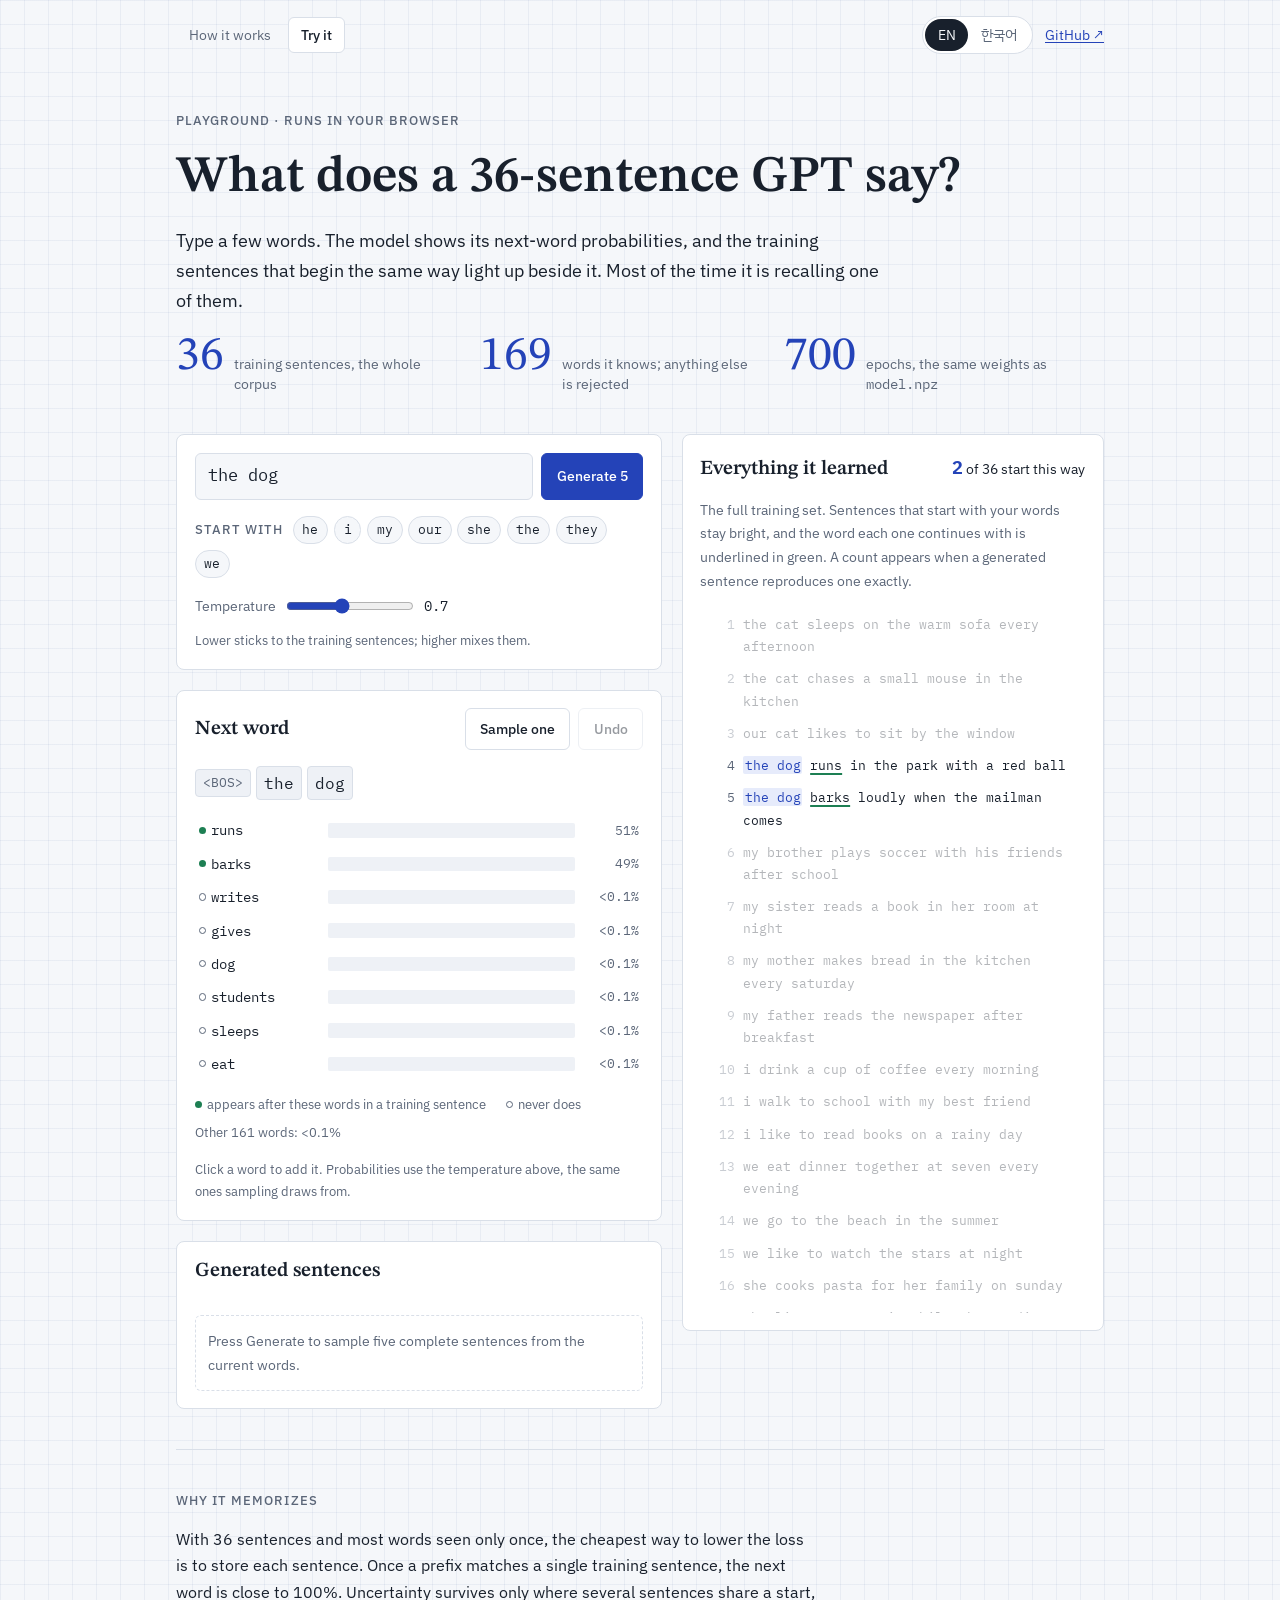
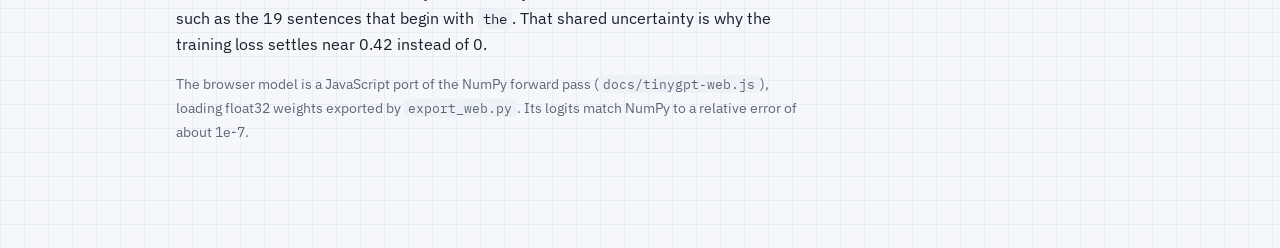
==== docs/demo.html @ ae6eefe3 "Add Korean README, visual guide and in-browser demo - README.ko.md: Korean translation; language lin" ====
<!doctype html>
<html lang="en">
<head>
<meta charset="utf-8">
<meta name="viewport" content="width=device-width, initial-scale=1, viewport-fit=cover">
<title>TinyGPT Playground</title>
<link rel="preconnect" href="https://fonts.googleapis.com">
<link rel="preconnect" href="https://fonts.gstatic.com" crossorigin>
<link rel="stylesheet" href="https://fonts.googleapis.com/css2?family=STIX+Two+Text:ital,wght@0,400;0,600;1,400&family=IBM+Plex+Sans:wght@400;500;600&family=IBM+Plex+Sans+KR:wght@400;500;600&family=IBM+Plex+Mono:wght@400;500&display=swap">
<link rel="stylesheet" href="style.css">
<style>
/* Layout: prompt + next-word bars on the left, the 36 training sentences on the right, so every prediction sits next to what it was learned from. */
.demo-hero { padding-block: 2.5rem 1.5rem; display: grid; gap: 1rem; }
.demo-hero h1 { font-size: clamp(2rem, 5.5vw, 3.2rem); }
.corpus-fact { display: flex; flex-wrap: wrap; gap: 0.75rem 2rem; align-items: baseline; }
.corpus-fact .big { font-family: var(--f-display); font-size: 3rem; line-height: 1; color: var(--accent); font-variant-numeric: tabular-nums; }
.corpus-fact .fact { display: flex; gap: 0.6rem; align-items: baseline; max-width: 17rem; }
.corpus-fact .fact span:last-child { font-size: var(--s-sm); color: var(--muted); line-height: 1.4; }

.play { display: grid; grid-template-columns: minmax(0, 1.15fr) minmax(0, 1fr); gap: 1.25rem; align-items: start; padding-block: 1rem 0; }
@media (max-width: 860px) { .play { grid-template-columns: minmax(0, 1fr); } }
.panel { background: var(--surface); border: 1px solid var(--rule); border-radius: 8px; padding: 1.1rem; display: grid; gap: 1rem; min-width: 0; }
.panel h2 { font-size: var(--s-lg); }
.panel-head { display: flex; justify-content: space-between; align-items: baseline; gap: 0.5rem 1rem; flex-wrap: wrap; }

/* prompt */
.prompt-row { display: flex; gap: 0.5rem; flex-wrap: wrap; }
.prompt-row input { flex: 1 1 14rem; min-width: 0; font: inherit; font-family: var(--f-mono); font-size: 1.05rem; padding: 0.55rem 0.75rem; border: 1px solid var(--rule); border-radius: 6px; background: var(--bg); color: var(--ink); }
.prompt-row input:focus { outline: 2px solid var(--accent); outline-offset: 0; border-color: var(--accent); }
.btn { font: inherit; font-size: var(--s-sm); font-weight: 500; padding: 0.5rem 0.9rem; border-radius: 6px; border: 1px solid var(--rule); background: var(--surface); color: var(--ink); cursor: pointer; }
.btn:hover { border-color: var(--ink); }
.btn.primary { background: var(--accent); border-color: var(--accent); color: var(--surface); }
.btn.primary:hover { filter: brightness(1.08); }
.btn:disabled { opacity: 0.45; cursor: default; }
.btn:focus-visible, .chip:focus-visible, .bar-btn:focus-visible { outline: 2px solid var(--accent); outline-offset: 2px; }
.chips { display: flex; flex-wrap: wrap; gap: 0.35rem; align-items: center; }
.chips .label { margin-right: 0.25rem; }
.chip { font: inherit; font-family: var(--f-mono); font-size: var(--s-xs); padding: 0.15rem 0.55rem; border-radius: 999px; border: 1px solid var(--rule); background: var(--bg); color: var(--ink); cursor: pointer; }
.chip:hover { border-color: var(--accent); color: var(--accent); }
.controls { display: flex; flex-wrap: wrap; gap: 0.75rem 1.25rem; align-items: center; font-size: var(--s-sm); }
.controls label { display: flex; gap: 0.5rem; align-items: center; color: var(--muted); }
.controls input[type="range"] { width: 8rem; accent-color: var(--accent); }
.controls output { font-family: var(--f-mono); color: var(--ink); min-width: 2.2rem; font-variant-numeric: tabular-nums; }
.msg { font-size: var(--s-sm); padding: 0.55rem 0.8rem; border-radius: 6px; background: var(--warn-soft); color: var(--ink); }
.msg b { font-family: var(--f-mono); color: var(--warn); }

/* sentence so far */
.sofar { font-family: var(--f-mono); font-size: 1rem; line-height: 1.9; display: flex; flex-wrap: wrap; gap: 0.3rem; align-items: center; }
.tok { padding: 0.05rem 0.45rem; border-radius: 4px; background: var(--code-bg); border: 1px solid var(--rule); }
.tok.bos { color: var(--muted); font-size: 0.8rem; }
.tok.gen { background: var(--accent-soft); border-color: var(--accent); }
.tok.eos { color: var(--pass); border-color: var(--pass); background: var(--pass-soft); font-size: 0.8rem; }
.ctx-note { font-size: var(--s-xs); color: var(--muted); }

/* next-word bars */
.bars { display: grid; gap: 0.3rem; }
.bar-btn { display: grid; grid-template-columns: 7.5rem minmax(0, 1fr) 3.4rem; gap: 0.6rem; align-items: center; font: inherit; font-size: var(--s-sm); text-align: left; background: transparent; border: 0; padding: 0.15rem 0.25rem; border-radius: 4px; color: var(--ink); cursor: pointer; }
.bar-btn:hover { background: var(--accent-soft); }
.bar-btn:disabled { cursor: default; background: transparent; }
.bar-word { font-family: var(--f-mono); white-space: nowrap; overflow: hidden; text-overflow: ellipsis; display: flex; gap: 0.35rem; align-items: center; }
.seen { width: 0.45rem; height: 0.45rem; border-radius: 50%; background: var(--pass); flex: none; }
.seen.no { background: transparent; border: 1px solid var(--muted); }
.bar-track { height: 0.9rem; background: var(--code-bg); border-radius: 2px; overflow: hidden; }
.bar-fill { height: 100%; background: var(--accent); border-radius: 0 2px 2px 0; transition: width 0.25s ease; }
.bar-pct { font-family: var(--f-mono); font-size: var(--s-xs); text-align: right; font-variant-numeric: tabular-nums; color: var(--muted); }
.bars-foot { display: flex; flex-wrap: wrap; gap: 0.4rem 1.2rem; font-size: var(--s-xs); color: var(--muted); align-items: center; }
.bars-foot .k { display: inline-flex; gap: 0.35rem; align-items: center; }
.step-btns { display: flex; gap: 0.5rem; flex-wrap: wrap; }

/* samples */
.samples { list-style: none; margin: 0; padding: 0; display: grid; gap: 0.45rem; }
.samples li { display: flex; flex-wrap: wrap; gap: 0.3rem 0.75rem; align-items: baseline; justify-content: space-between; padding: 0.5rem 0.7rem; border-radius: 6px; background: var(--bg); border: 1px solid var(--rule); }
.samples .s { font-family: var(--f-mono); font-size: 0.92rem; min-width: 0; overflow-wrap: anywhere; }
.samples .s .pre { color: var(--muted); }
.tag { font-size: var(--s-xs); font-weight: 600; padding: 0.05rem 0.5rem; border-radius: 999px; white-space: nowrap; }
.tag.train { background: var(--accent-soft); color: var(--accent); }
.tag.new { background: var(--back-soft); color: var(--back); }
.summary { font-size: var(--s-sm); color: var(--muted); }
.summary b { color: var(--ink); font-variant-numeric: tabular-nums; }
.empty { font-size: var(--s-sm); color: var(--muted); border: 1px dashed var(--rule); border-radius: 6px; padding: 0.8rem; }

/* corpus */
.corpus { list-style: none; margin: 0; padding: 0; display: grid; gap: 1px; max-height: 44rem; overflow-y: auto; }
.corpus li { display: grid; grid-template-columns: 1.8rem minmax(0, 1fr) auto; gap: 0.5rem; align-items: baseline; font-size: var(--s-sm); padding: 0.28rem 0.4rem; border-radius: 4px; transition: opacity 0.2s ease, background 0.2s ease; }
.corpus .n { font-family: var(--f-mono); font-size: var(--s-xs); color: var(--muted); text-align: right; font-variant-numeric: tabular-nums; }
.corpus .t { font-family: var(--f-mono); font-size: 0.84rem; overflow-wrap: anywhere; }
.corpus .t mark { background: var(--accent-soft); color: var(--accent); border-radius: 2px; padding: 0 0.1em; }
.corpus .t .nx { text-decoration: underline; text-decoration-color: var(--pass); text-decoration-thickness: 2px; text-underline-offset: 3px; }
.corpus li.off { opacity: 0.32; }
.corpus li.flash { background: var(--pass-soft); }
.hits { font-family: var(--f-mono); font-size: var(--s-xs); color: var(--pass); white-space: nowrap; }
.match-count { font-size: var(--s-sm); }
.match-count b { font-family: var(--f-mono); font-size: 1.1rem; color: var(--accent); font-variant-numeric: tabular-nums; }
.side { display: grid; gap: 1.25rem; min-width: 0; }
.explain { font-size: var(--s-sm); color: var(--muted); display: grid; gap: 0.5rem; }
@media (prefers-reduced-motion: reduce) { .bar-fill, .corpus li { transition: none; } }
</style>
</head>
<body>
<div class="page">

  <div class="bar wide">
    <nav class="tabs" aria-label="Pages">
      <a href="index.html"><span class="en">How it works</span><span class="ko">설명</span></a>
      <a href="demo.html" aria-current="page"><span class="en">Try it</span><span class="ko">데모</span></a>
    </nav>
    <div class="bar-r">
      <div class="seg" role="group" aria-label="Language">
        <button type="button" id="lang-en" data-set-lang="en" aria-pressed="true">EN</button>
        <button type="button" id="lang-ko" data-set-lang="ko" aria-pressed="false">한국어</button>
      </div>
      <a class="gh" href="https://github.com/ColumnBack/tinygpt-numpy">GitHub ↗</a>
    </div>
  </div>

  <header class="demo-hero wide">
    <span class="label"><span class="en">Playground · runs in your browser</span><span class="ko">플레이그라운드 · 브라우저에서 실행</span></span>
    <h1><span class="en">What does a 36-sentence GPT say?</span><span class="ko">문장 36개로 배운 GPT는 무슨 말을 할까?</span></h1>
    <p class="lede" style="max-width:44rem">
      <span class="en">Type a few words. The model shows its next-word probabilities, and the training sentences that begin the same way light up beside it. Most of the time it is recalling one of them.</span>
      <span class="ko">단어 몇 개를 입력하면 모델이 다음 단어 확률을 보여주고, 같은 단어로 시작하는 학습 문장이 옆에 표시됩니다. 대부분의 경우 모델은 그 문장 중 하나를 떠올리고 있습니다.</span>
    </p>
    <div class="corpus-fact">
      <div class="fact"><span class="big">36</span><span><span class="en">training sentences, the whole corpus</span><span class="ko">개 학습 문장이 코퍼스 전부</span></span></div>
      <div class="fact"><span class="big" id="vocab-count">169</span><span><span class="en">words it knows; anything else is rejected</span><span class="ko">개 단어만 알고, 나머지는 입력할 수 없음</span></span></div>
      <div class="fact"><span class="big" id="epoch-count">700</span><span><span class="en">epochs, the same weights as <code>model.npz</code></span><span class="ko">에폭 학습, <code>model.npz</code>와 같은 가중치</span></span></div>
    </div>
  </header>

  <div class="play wide">
    <!-- LEFT: prompt, next word, samples -->
    <div style="display:grid; gap:1.25rem; min-width:0">
      <div class="panel">
        <div class="prompt-row">
          <input id="prompt" type="text" value="the dog" autocomplete="off" spellcheck="false" aria-label="Prompt">
          <button class="btn primary" type="button" id="gen-btn"><span class="en">Generate 5</span><span class="ko">5개 생성</span></button>
        </div>
        <div class="chips" id="chips"><span class="label"><span class="en">Start with</span><span class="ko">시작 단어</span></span></div>
        <div class="controls">
          <label for="temp"><span class="en">Temperature</span><span class="ko">Temperature</span>
            <input id="temp" type="range" min="0.1" max="1.5" step="0.1" value="0.7">
            <output id="temp-out" for="temp">0.7</output>
          </label>
          <span class="muted" style="font-size:var(--s-xs)"><span class="en">Lower sticks to the training sentences; higher mixes them.</span><span class="ko">낮을수록 학습 문장 그대로, 높을수록 섞입니다.</span></span>
        </div>
        <div class="msg" id="msg" hidden></div>
      </div>

      <div class="panel">
        <div class="panel-head">
          <h2><span class="en">Next word</span><span class="ko">다음 단어</span></h2>
          <div class="step-btns">
            <button class="btn" type="button" id="sample-btn"><span class="en">Sample one</span><span class="ko">하나 샘플링</span></button>
            <button class="btn" type="button" id="undo-btn"><span class="en">Undo</span><span class="ko">되돌리기</span></button>
          </div>
        </div>
        <div class="sofar" id="sofar"></div>
        <div class="bars" id="bars"></div>
        <div class="bars-foot">
          <span class="k"><span class="seen"></span><span class="en">appears after these words in a training sentence</span><span class="ko">학습 문장에서 이 단어 뒤에 실제로 나옴</span></span>
          <span class="k"><span class="seen no"></span><span class="en">never does</span><span class="ko">나온 적 없음</span></span>
          <span id="rest"></span>
        </div>
        <p class="ctx-note"><span class="en">Click a word to add it. Probabilities use the temperature above, the same ones sampling draws from.</span><span class="ko">단어를 누르면 이어 붙입니다. 확률은 위 temperature를 적용한 값으로, 샘플링에 쓰는 분포와 같습니다.</span></p>
      </div>

      <div class="panel">
        <div class="panel-head">
          <h2><span class="en">Generated sentences</span><span class="ko">생성된 문장</span></h2>
          <span class="summary" id="summary"></span>
        </div>
        <ul class="samples" id="samples"></ul>
        <div class="empty" id="samples-empty"><span class="en">Press Generate to sample five complete sentences from the current words.</span><span class="ko">생성 버튼을 누르면 지금 단어로 시작하는 완성 문장 5개를 샘플링합니다.</span></div>
      </div>
    </div>

    <!-- RIGHT: corpus -->
    <aside class="side">
      <div class="panel">
        <div class="panel-head">
          <h2><span class="en">Everything it learned</span><span class="ko">학습한 문장 전부</span></h2>
          <span class="match-count" id="match-count"></span>
        </div>
        <div class="explain">
          <span class="en">The full training set. Sentences that start with your words stay bright, and the word each one continues with is underlined in green. A count appears when a generated sentence reproduces one exactly.</span>
          <span class="ko">학습 데이터 전체입니다. 입력한 단어로 시작하는 문장은 밝게 남고, 각 문장에서 이어지는 다음 단어에는 초록 밑줄이 그어집니다. 생성된 문장이 학습 문장과 완전히 같으면 횟수가 표시됩니다.</span>
        </div>
        <ol class="corpus" id="corpus"></ol>
      </div>
    </aside>
  </div>

  <section class="wide" style="margin-top:2.5rem">
    <div class="prose">
      <span class="label"><span class="en">Why it memorizes</span><span class="ko">왜 외우는가</span></span>
      <p><span class="en">With 36 sentences and most words seen only once, the cheapest way to lower the loss is to store each sentence. Once a prefix matches a single training sentence, the next word is close to 100%. Uncertainty survives only where several sentences share a start, such as the 19 sentences that begin with <code>the</code>. That shared uncertainty is why the training loss settles near 0.42 instead of 0.</span><span class="ko">문장이 36개뿐이고 대부분의 단어가 한 번씩만 나오기 때문에, 손실을 줄이는 가장 쉬운 방법은 문장을 통째로 기억하는 것입니다. 앞부분이 학습 문장 하나와만 일치하면 다음 단어 확률은 거의 100%가 됩니다. 여러 문장이 같은 단어로 시작하는 곳(예: <code>the</code>로 시작하는 19개 문장)에서만 불확실성이 남고, 그래서 학습 손실이 0이 아니라 0.42 근처에서 멈춥니다.</span></p>
      <p class="muted" style="font-size:var(--s-sm)"><span class="en">The browser model is a JavaScript port of the NumPy forward pass (<code>docs/tinygpt-web.js</code>), loading float32 weights exported by <code>export_web.py</code>. Its logits match NumPy to a relative error of about 1e-7.</span><span class="ko">브라우저 모델은 NumPy 순전파를 JavaScript로 옮긴 것(<code>docs/tinygpt-web.js</code>)이며, <code>export_web.py</code>로 내보낸 float32 가중치를 씁니다. 로짓은 NumPy와 상대 오차 약 1e-7로 일치합니다.</span></p>
    </div>
  </section>
</div>

<script src="site.js"></script>
<script src="model.js"></script>
<script src="tinygpt-web.js"></script>
<script>
(function () {
  "use strict";
  var model = new TinyGPTWeb.Model(window.TINYGPT_MODEL);
  var BOS = model.id["<BOS>"], EOS = model.id["<EOS>"];
  var sentences = model.sentences.map(function (s) { return s.toLowerCase(); });
  var hits = sentences.map(function () { return 0; });
  var history = [];          // previous prompt values, for Undo
  var TOPK = 8;

  var $ = function (id) { return document.getElementById(id); };
  var promptEl = $("prompt"), tempEl = $("temp");

  $("vocab-count").textContent = model.V;
  $("epoch-count").textContent = model.epoch;

  function esc(s) { return s.replace(/[&<>"]/g, function (c) { return { "&": "&amp;", "<": "&lt;", ">": "&gt;", '"': "&quot;" }[c]; }); }
  function bi(en, ko) { return '<span class="en">' + en + '</span><span class="ko">' + ko + '</span>'; }
  function temp() { return parseFloat(tempEl.value); }
  function words() { return promptEl.value.replace(/﻿/g, "").trim().toLowerCase().split(/\s+/).filter(Boolean); }

  // sentence-starting words, as in generate.py
  var firsts = Array.from(new Set(sentences.map(function (s) { return s.split(" ")[0]; }))).sort();
  var chips = $("chips");
  firsts.forEach(function (w) {
    var b = document.createElement("button");
    b.type = "button"; b.className = "chip"; b.textContent = w;
    b.addEventListener("click", function () { setPrompt(w); });
    chips.appendChild(b);
  });

  // corpus list
  var corpusEl = $("corpus");
  sentences.forEach(function (s, i) {
    var li = document.createElement("li");
    li.innerHTML = '<span class="n">' + (i + 1) + '</span><span class="t"></span><span class="hits"></span>';
    corpusEl.appendChild(li);
  });

  function setPrompt(v) {
    history.push(promptEl.value);
    promptEl.value = v;
    clearSamples();
    render();
  }

  function clearSamples() {
    $("samples").innerHTML = "";
    $("samples-empty").hidden = false;
    $("summary").innerHTML = "";
  }

  // which training sentences start with the prompt words, and the word that follows in each
  function matchesFor(ws) {
    var out = [];
    sentences.forEach(function (s, i) {
      var sw = s.split(" ");
      if (ws.length > sw.length) return;
      for (var k = 0; k < ws.length; k++) if (sw[k] !== ws[k]) return;
      out.push({ i: i, next: ws.length < sw.length ? sw[ws.length] : "<EOS>" });
    });
    return out;
  }

  function render() {
    var ws = words();
    var unknown = ws.filter(function (w) { return !(w in model.id) || w.charAt(0) === "<"; });
    var msg = $("msg");
    var ok = unknown.length === 0;
    if (!ok) {
      msg.hidden = false;
      msg.innerHTML = bi(
        "Not in the training sentences: " + unknown.map(function (w) { return "<b>" + esc(w) + "</b>"; }).join(", ") + ". It only knows " + model.V + " words; try one of the starting words below the box.",
        "학습 문장에 없는 단어: " + unknown.map(function (w) { return "<b>" + esc(w) + "</b>"; }).join(", ") + ". 이 모델은 " + model.V + "개 단어만 압니다. 입력창 아래 시작 단어를 눌러 보세요."
      );
    } else msg.hidden = true;

    $("gen-btn").disabled = !ok;
    $("sample-btn").disabled = !ok;
    $("undo-btn").disabled = history.length === 0;

    var matches = ok ? matchesFor(ws) : [];
    renderCorpus(ws, matches, ok);

    var sofar = $("sofar");
    var html = '<span class="tok bos">&lt;BOS&gt;</span>';
    ws.forEach(function (w) { html += '<span class="tok' + (ok ? "" : "") + '">' + esc(w) + "</span>"; });
    sofar.innerHTML = html;

    var bars = $("bars");
    if (!ok) { bars.innerHTML = ""; $("rest").textContent = ""; return; }
    var ids = [BOS].concat(ws.map(function (w) { return model.id[w]; }));
    var probs = model.next(ids, temp()).probs;
    var order = Array.from(probs.keys()).sort(function (a, b) { return probs[b] - probs[a]; }).slice(0, TOPK);
    var seenNext = {};
    matches.forEach(function (m) { seenNext[m.next] = true; });
    var shown = 0;
    bars.innerHTML = "";
    order.forEach(function (id) {
      var tok = model.vocab[id], p = probs[id];
      shown += p;
      var b = document.createElement("button");
      b.type = "button"; b.className = "bar-btn";
      var label = tok === "<EOS>" ? bi("end of sentence", "문장 끝") : esc(tok);
      b.innerHTML = '<span class="bar-word"><span class="seen' + (seenNext[tok] ? "" : " no") + '"></span>' + label + '</span>' +
        '<span class="bar-track"><span class="bar-fill" style="width:' + (p * 100).toFixed(2) + '%"></span></span>' +
        '<span class="bar-pct">' + fmtPct(p) + "</span>";
      if (tok === "<EOS>" || tok === "<BOS>" || tok === "<UNK>") b.disabled = true;
      else b.addEventListener("click", function () { setPrompt((ws.concat([tok])).join(" ")); });
      bars.appendChild(b);
    });
    var rest = Math.max(0, 1 - shown);
    $("rest").innerHTML = bi("Other " + (model.V - TOPK) + " words: " + fmtPct(rest), "나머지 " + (model.V - TOPK) + "개 단어: " + fmtPct(rest));
  }

  function fmtPct(p) {
    if (p >= 0.995) return "100%";
    if (p >= 0.1) return (p * 100).toFixed(0) + "%";
    if (p >= 0.001) return (p * 100).toFixed(1) + "%";
    return "<0.1%";
  }

  function renderCorpus(ws, matches, ok) {
    var byIdx = {};
    matches.forEach(function (m) { byIdx[m.i] = m; });
    var lis = corpusEl.children;
    sentences.forEach(function (s, i) {
      var li = lis[i], sw = s.split(" "), m = byIdx[i];
      var isOn = !ok || ws.length === 0 || !!m;
      li.classList.toggle("off", !isOn);
      var t = li.querySelector(".t");
      if (m && ws.length) {
        var head = sw.slice(0, ws.length).join(" ");
        var nx = sw[ws.length];
        var tail = sw.slice(ws.length + 1).join(" ");
        t.innerHTML = "<mark>" + esc(head) + "</mark>" + (nx ? ' <span class="nx">' + esc(nx) + "</span>" : "") + (tail ? " " + esc(tail) : "");
      } else t.textContent = s;
      li.querySelector(".hits").textContent = hits[i] ? "✓ ×" + hits[i] : "";
    });
    $("match-count").innerHTML = ok && ws.length
      ? bi("<b>" + matches.length + "</b> of " + sentences.length + " start this way", sentences.length + "개 중 <b>" + matches.length + "</b>개가 이렇게 시작")
      : bi("<b>" + sentences.length + "</b> sentences", "<b>" + sentences.length + "</b>개 문장");
  }

  function generate() {
    var ws = words();
    var ids = [BOS].concat(ws.map(function (w) { return model.id[w]; }));
    var counts = {}, order = [];
    for (var n = 0; n < 5; n++) {
      var s = model.decode(model.generate(ids, temp()));
      if (!(s in counts)) { counts[s] = 0; order.push(s); }
      counts[s]++;
    }
    var ul = $("samples");
    ul.innerHTML = "";
    var nTrain = 0, nNew = 0, flashed = [];
    order.forEach(function (s) {
      var idx = sentences.indexOf(s);
      var li = document.createElement("li");
      var sw = s.split(" ");
      var pre = sw.slice(0, ws.length).join(" "), post = sw.slice(ws.length).join(" ");
      var tag = idx >= 0
        ? '<span class="tag train">' + bi("training sentence #" + (idx + 1), "학습 문장 #" + (idx + 1)) + "</span>"
        : '<span class="tag new">' + bi("new combination", "새로운 조합") + "</span>";
      li.innerHTML = '<span class="s"><span class="pre">' + esc(pre) + "</span> " + esc(post) +
        (counts[s] > 1 ? ' <span class="muted">×' + counts[s] + "</span>" : "") + "</span>" + tag;
      ul.appendChild(li);
      if (idx >= 0) { hits[idx] += counts[s]; nTrain += counts[s]; flashed.push(idx); } else nNew += counts[s];
    });
    $("samples-empty").hidden = true;
    $("summary").innerHTML = bi("<b>" + nTrain + "</b> of 5 copied from training", "5개 중 <b>" + nTrain + "</b>개가 학습 문장 그대로");
    render();
    flashed.forEach(function (i) {
      var li = corpusEl.children[i];
      li.classList.remove("flash"); void li.offsetWidth; li.classList.add("flash");
      setTimeout(function () { li.classList.remove("flash"); }, 1600);
    });
  }

  $("gen-btn").addEventListener("click", generate);
  $("sample-btn").addEventListener("click", function () {
    var ws = words();
    var ids = [BOS].concat(ws.map(function (w) { return model.id[w]; }));
    var nx = model.sample(model.next(ids, temp()).probs);
    if (nx === EOS) {
      var s = model.decode(ids), idx = sentences.indexOf(s);
      var ul = $("samples"), li = document.createElement("li");
      li.innerHTML = '<span class="s">' + esc(s) + "</span>" + (idx >= 0
        ? '<span class="tag train">' + bi("training sentence #" + (idx + 1), "학습 문장 #" + (idx + 1)) + "</span>"
        : '<span class="tag new">' + bi("new combination", "새로운 조합") + "</span>");
      ul.insertBefore(li, ul.firstChild);
      $("samples-empty").hidden = true;
      if (idx >= 0) { hits[idx]++; render(); }
      return;
    }
    setPrompt(ws.concat([model.vocab[nx]]).join(" "));
  });
  $("undo-btn").addEventListener("click", function () {
    if (!history.length) return;
    promptEl.value = history.pop();
    clearSamples();
    render();
  });
  promptEl.addEventListener("input", function () { clearSamples(); render(); });
  promptEl.addEventListener("keydown", function (e) { if (e.key === "Enter" && !$("gen-btn").disabled) generate(); });
  tempEl.addEventListener("input", function () { $("temp-out").textContent = temp().toFixed(1); render(); });

  render();
})();
</script>
</body>
</html>
---- docs/style.css ----
/* Layout: a single reading column on faint graph paper, like the handwritten derivation notes; diagrams break slightly wider. */
:root {
  --bg: #f5f7fa;
  --grid: rgba(60, 90, 160, 0.07);
  --surface: #ffffff;
  --ink: #18202c;
  --muted: #5b6678;
  --rule: #d9dfe8;
  --accent: #2443b8;      /* forward pass, links */
  --accent-soft: #e6ebfb;
  --back: #a8226f;        /* backward pass / gradients */
  --back-soft: #f8e6f0;
  --pass: #1d7f53;
  --pass-soft: #e2f3ea;
  --warn: #a8700f;
  --warn-soft: #f8eed9;
  --fail: #c03030;
  --fail-soft: #f8e1e1;
  --code-bg: #eef1f6;

  --f-display: "STIX Two Text", "Cambria", "Times New Roman", serif;
  --f-body: "IBM Plex Sans", "IBM Plex Sans KR", "Segoe UI", system-ui, sans-serif;
  --f-mono: "IBM Plex Mono", ui-monospace, "Cascadia Mono", Consolas, monospace;

  --s-xs: 0.8125rem; --s-sm: 0.9rem; --s-md: 1rem; --s-lg: 1.25rem; --s-xl: 1.75rem; --s-xxl: clamp(2.6rem, 7vw, 4.2rem);
  --col: 46rem;
  --wide: 58rem;
  color-scheme: light;
}
@media (prefers-color-scheme: dark) {
  :root:not([data-theme="light"]) {
    --bg: #0e131b; --grid: rgba(140, 170, 230, 0.05); --surface: #151c27; --ink: #e2e7ef; --muted: #96a2b5; --rule: #2a3444;
    --accent: #8ea6ff; --accent-soft: #1d2846; --back: #f07ab9; --back-soft: #3a1c2e;
    --pass: #56c991; --pass-soft: #163327; --warn: #e2b354; --warn-soft: #362a12; --fail: #f27272; --fail-soft: #3b1a1a;
    --code-bg: #111821; color-scheme: dark;
  }
}
:root[data-theme="dark"] {
  --bg: #0e131b; --grid: rgba(140, 170, 230, 0.05); --surface: #151c27; --ink: #e2e7ef; --muted: #96a2b5; --rule: #2a3444;
  --accent: #8ea6ff; --accent-soft: #1d2846; --back: #f07ab9; --back-soft: #3a1c2e;
  --pass: #56c991; --pass-soft: #163327; --warn: #e2b354; --warn-soft: #362a12; --fail: #f27272; --fail-soft: #3b1a1a;
  --code-bg: #111821; color-scheme: dark;
}

/* language switch */
:root[data-lang="ko"] .en { display: none !important; }
:root:not([data-lang="ko"]) .ko { display: none !important; }
:root[data-lang="ko"] body { word-break: keep-all; }

* { box-sizing: border-box; }
body {
  margin: 0;
  background-color: var(--bg);
  background-image:
    linear-gradient(var(--grid) 1px, transparent 1px),
    linear-gradient(90deg, var(--grid) 1px, transparent 1px);
  background-size: 24px 24px;
  color: var(--ink);
  font-family: var(--f-body);
  font-size: var(--s-md);
  line-height: 1.65;
}
.page { padding-inline: 16px; padding-block: 0 4rem; }
.col { max-width: var(--col); margin-inline: auto; }
.wide { max-width: var(--wide); margin-inline: auto; }
a { color: var(--accent); text-underline-offset: 2px; }
a:focus-visible, button:focus-visible { outline: 2px solid var(--accent); outline-offset: 2px; border-radius: 3px; }
h1, h2, h3 { font-family: var(--f-display); font-weight: 600; line-height: 1.2; text-wrap: balance; margin: 0; }
h2 { font-size: var(--s-xl); }
h3 { font-size: var(--s-lg); }
p { margin: 0; }
code, pre, .mono { font-family: var(--f-mono); }
p code, li code, td code { font-size: 0.88em; background: var(--code-bg); padding: 0.08em 0.35em; border-radius: 4px; }
.label { font-size: var(--s-xs); text-transform: uppercase; letter-spacing: 0.08em; color: var(--muted); font-weight: 500; }
:root[data-lang="ko"] .label { letter-spacing: 0.02em; }
.muted { color: var(--muted); }

/* math */
.m { font-family: var(--f-display); font-style: normal; white-space: nowrap; }
.m i { font-style: italic; }
.m sub, .m sup { font-size: 0.68em; }
.frac { display: inline-flex; flex-direction: column; vertical-align: middle; text-align: center; line-height: 1.1; font-size: 0.9em; }
.frac > span:first-child { border-bottom: 1px solid currentColor; padding-inline: 0.15em; }

/* top bar */
.bar { display: flex; justify-content: space-between; align-items: center; gap: 1rem; padding-block: 1rem; flex-wrap: wrap; }
.brand { font-family: var(--f-mono); font-size: var(--s-sm); color: var(--muted); }
.bar-r { display: flex; gap: 0.75rem; align-items: center; flex-wrap: wrap; }
.seg { display: inline-flex; border: 1px solid var(--rule); border-radius: 999px; background: var(--surface); padding: 2px; }
.seg button { font: inherit; font-size: var(--s-sm); border: 0; background: transparent; color: var(--muted); padding: 0.25rem 0.8rem; border-radius: 999px; cursor: pointer; }
.seg button[aria-pressed="true"] { background: var(--ink); color: var(--bg); }
.gh { font-size: var(--s-sm); }

/* hero */
.hero { padding-block: 3rem 2.5rem; display: grid; gap: 1.5rem; }
.hero h1 { font-size: var(--s-xxl); font-weight: 600; letter-spacing: -0.01em; }
.hero h1 .np { font-style: italic; font-weight: 400; color: var(--accent); }
.lede { font-size: 1.15rem; max-width: 38rem; }
.formula-hero {
  font-family: var(--f-display); font-size: clamp(1.05rem, 3.4vw, 1.5rem); color: var(--back);
  border-left: 2px solid var(--back); padding: 0.2rem 0 0.2rem 1rem; overflow-x: auto;
}
.formula-hero small { display: block; font-family: var(--f-body); font-size: var(--s-xs); color: var(--muted); }
.facts { display: flex; flex-wrap: wrap; gap: 0.5rem 1.75rem; font-size: var(--s-sm); }
.facts b { font-family: var(--f-mono); font-weight: 500; font-variant-numeric: tabular-nums; }
.facts .ok b { color: var(--pass); }

section { padding-block: 2.5rem; border-top: 1px solid var(--rule); display: grid; gap: 1.25rem; }
.sec-head { display: grid; gap: 0.35rem; }
.prose { display: grid; gap: 0.9rem; max-width: 40rem; }

/* process steps */
.steps { display: grid; grid-template-columns: repeat(auto-fit, minmax(13rem, 1fr)); gap: 1rem; counter-reset: step; }
.step { background: var(--surface); border: 1px solid var(--rule); border-radius: 8px; padding: 1.1rem; display: grid; gap: 0.45rem; align-content: start; min-width: 0; }
.step .n { font-family: var(--f-display); font-size: 1.6rem; line-height: 1; color: var(--accent); }
.step h3 { font-size: 1.1rem; }
.step p { font-size: var(--s-sm); color: var(--muted); }

/* figures */
figure { margin: 0; background: var(--surface); border: 1px solid var(--rule); border-radius: 8px; padding: 1rem; display: grid; gap: 0.75rem; min-width: 0; }
figcaption { font-size: var(--s-sm); color: var(--muted); }
.scroll { overflow-x: auto; }
svg { display: block; width: 100%; height: auto; }
svg text { font-family: var(--f-body); fill: var(--ink); }
svg .t-math { font-family: var(--f-display); }
svg .t-mono { font-family: var(--f-mono); }
svg .t-muted { fill: var(--muted); }
svg .t-back { fill: var(--back); }
svg .t-accent { fill: var(--accent); }
svg .box { fill: var(--surface); stroke: var(--ink); stroke-width: 1.2; }
svg .box-acc { fill: var(--accent-soft); stroke: var(--accent); stroke-width: 1.2; }
svg .frame { fill: none; stroke: var(--muted); stroke-width: 1; stroke-dasharray: 4 4; }
svg .line { fill: none; stroke: var(--ink); stroke-width: 1.2; }
svg .resid { fill: none; stroke: var(--muted); stroke-width: 1.1; }
svg .tie { fill: none; stroke: var(--accent); stroke-width: 1.3; stroke-dasharray: 5 4; }
svg .grad { fill: none; stroke: var(--back); stroke-width: 1.6; stroke-dasharray: 6 5; }
svg .grad-tick { stroke: var(--back); stroke-width: 1.2; }
svg .ah { fill: var(--ink); }
svg .ah-acc { fill: var(--accent); }
svg .ah-back { fill: var(--back); }
svg .band-pass { fill: var(--pass-soft); }
svg .band-warn { fill: var(--warn-soft); }
svg .band-fail { fill: var(--fail-soft); }
svg .axis { stroke: var(--rule); stroke-width: 1; }
svg .stem { stroke: var(--muted); stroke-width: 1; }
svg .dot-np { fill: var(--accent); }
svg .dot-tf { fill: var(--back); }

.two { display: grid; grid-template-columns: repeat(auto-fit, minmax(17rem, 1fr)); gap: 1rem; align-items: start; }

/* tables */
.tbl { overflow-x: auto; background: var(--surface); border: 1px solid var(--rule); border-radius: 8px; }
table { border-collapse: collapse; width: 100%; font-size: var(--s-sm); }
th, td { text-align: left; padding: 0.55rem 0.9rem; border-bottom: 1px solid var(--rule); vertical-align: top; }
tr:last-child td { border-bottom: 0; }
th { font-weight: 500; color: var(--muted); font-size: var(--s-xs); text-transform: uppercase; letter-spacing: 0.06em; }
td.num { font-family: var(--f-mono); font-variant-numeric: tabular-nums; white-space: nowrap; }

/* derivation page strip */
.pages { display: grid; grid-template-columns: repeat(22, minmax(0, 1fr)); gap: 3px; }
.pg { aspect-ratio: 3 / 4; max-width: 100%; border-radius: 2px; display: grid; place-items: end center; font-family: var(--f-mono); font-size: 0.62rem; color: var(--ink); padding-bottom: 2px; font-variant-numeric: tabular-nums; }
.c-fwd { background: var(--accent-soft); box-shadow: inset 0 -3px 0 var(--accent); }
.c-loss { background: var(--back-soft); box-shadow: inset 0 -3px 0 var(--back); }
.c-ln { background: var(--warn-soft); box-shadow: inset 0 -3px 0 var(--warn); }
.c-ffn { background: var(--pass-soft); box-shadow: inset 0 -3px 0 var(--pass); }
.c-att { background: var(--fail-soft); box-shadow: inset 0 -3px 0 var(--fail); }
.c-emb { background: var(--code-bg); box-shadow: inset 0 -3px 0 var(--muted); }
.c-none { background: transparent; border: 1px dashed var(--rule); }
.legend { display: grid; gap: 0.35rem; font-size: var(--s-sm); }
.legend li { display: grid; grid-template-columns: 1rem 4.2rem 1fr; gap: 0.6rem; align-items: baseline; }
.legend .sw { width: 0.8rem; height: 0.8rem; border-radius: 2px; align-self: center; }
.legend .pp { font-family: var(--f-mono); color: var(--muted); font-variant-numeric: tabular-nums; }
ul.legend { list-style: none; padding: 0; margin: 0; }

.eq { background: var(--surface); border: 1px solid var(--rule); border-radius: 8px; padding: 1rem 1.1rem; display: grid; gap: 0.4rem; min-width: 0; }
.eq .m { font-size: 1.15rem; display: block; overflow-x: auto; white-space: nowrap; padding-block: 0.2rem; }

/* verification */
.verdicts { display: grid; grid-template-columns: repeat(auto-fit, minmax(16rem, 1fr)); gap: 1rem; }
.verdict { background: var(--surface); border: 1px solid var(--rule); border-radius: 8px; padding: 1.1rem; display: grid; gap: 0.6rem; align-content: start; min-width: 0; }
.verdict .score { font-family: var(--f-mono); font-size: 2rem; line-height: 1; font-variant-numeric: tabular-nums; }
.verdict .score span { font-size: 0.9rem; color: var(--muted); }
.pill { display: inline-block; font-size: var(--s-xs); font-weight: 600; letter-spacing: 0.06em; padding: 0.1rem 0.55rem; border-radius: 999px; background: var(--pass-soft); color: var(--pass); justify-self: start; }
.verdict p { font-size: var(--s-sm); color: var(--muted); }
.note { font-size: var(--s-sm); color: var(--muted); border-left: 2px solid var(--rule); padding-left: 0.9rem; }

/* code */
.code { position: relative; background: var(--code-bg); border: 1px solid var(--rule); border-radius: 8px; min-width: 0; }
.code pre { margin: 0; padding: 0.9rem 1rem; overflow-x: auto; font-size: 0.86rem; line-height: 1.6; }
.code .c { color: var(--muted); }
.code .p { color: var(--accent); user-select: none; }
.copy { position: absolute; top: 0.45rem; right: 0.45rem; font: inherit; font-size: var(--s-xs); border: 1px solid var(--rule); background: var(--surface); color: var(--muted); border-radius: 5px; padding: 0.15rem 0.55rem; cursor: pointer; }
.copy:hover { color: var(--ink); }
.term pre { color: var(--ink); }
.term .out { color: var(--pass); }

ul.plain { margin: 0; padding-left: 1.2rem; display: grid; gap: 0.4rem; }
footer { padding-block: 2rem 0; border-top: 1px solid var(--rule); font-size: var(--s-sm); color: var(--muted); display: flex; flex-wrap: wrap; gap: 0.5rem 1.5rem; justify-content: space-between; }

@media (max-width: 560px) {
  .pages { grid-template-columns: repeat(11, minmax(0, 1fr)); }
  .legend li { grid-template-columns: 1rem 3.6rem 1fr; }
}
@media (prefers-reduced-motion: no-preference) {
  .grad-anim { animation: flow 1.6s linear infinite; }
  @keyframes flow { to { stroke-dashoffset: 22; } }
}

/* page tabs */
.tabs { display: inline-flex; gap: 0.25rem; font-size: var(--s-sm); }
.tabs a { color: var(--muted); text-decoration: none; padding: 0.3rem 0.75rem; border-radius: 6px; border: 1px solid transparent; }
.tabs a:hover { color: var(--ink); border-color: var(--rule); }
.tabs a[aria-current="page"] { color: var(--ink); background: var(--surface); border-color: var(--rule); font-weight: 500; }

/* demo teaser on the overview page */
.teaser { display: flex; flex-wrap: wrap; gap: 1rem 1.5rem; align-items: center; justify-content: space-between; text-decoration: none; color: var(--ink); background: var(--surface); border: 1px solid var(--accent); border-radius: 8px; padding: 1.1rem 1.2rem; }
.teaser:hover { background: var(--accent-soft); }
.teaser-txt { display: grid; gap: 0.25rem; flex: 1 1 18rem; min-width: 0; }
.teaser-h { font-family: var(--f-display); font-size: var(--s-lg); font-weight: 600; }
.teaser-demo { font-size: 0.85rem; background: var(--code-bg); border-radius: 6px; padding: 0.6rem 0.8rem; line-height: 1.6; }
.teaser-demo .p { color: var(--accent); }
.teaser-demo .out { color: var(--pass); }
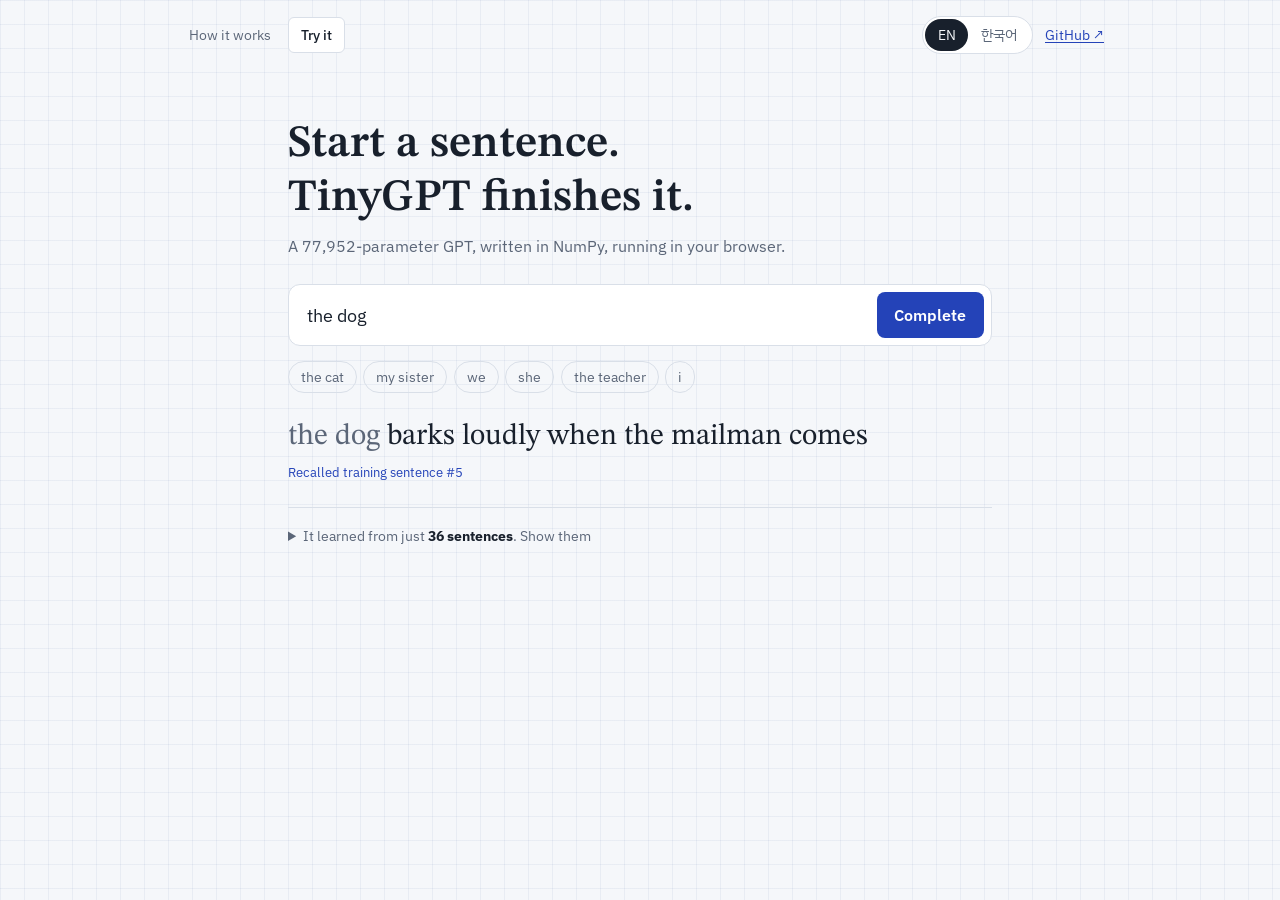
==== commit 250bd800: "Simplify the demo to a single prompt that streams the completion Co-Authored-By: Claude Opus 5.5 <no" ====
--- a/docs/demo.html
+++ b/docs/demo.html
@@ -9,91 +9,40 @@
 <link rel="stylesheet" href="https://fonts.googleapis.com/css2?family=STIX+Two+Text:ital,wght@0,400;0,600;1,400&family=IBM+Plex+Sans:wght@400;500;600&family=IBM+Plex+Sans+KR:wght@400;500;600&family=IBM+Plex+Mono:wght@400;500&display=swap">
 <link rel="stylesheet" href="style.css">
 <style>
-/* Layout: prompt + next-word bars on the left, the 36 training sentences on the right, so every prediction sits next to what it was learned from. */
-.demo-hero { padding-block: 2.5rem 1.5rem; display: grid; gap: 1rem; }
-.demo-hero h1 { font-size: clamp(2rem, 5.5vw, 3.2rem); }
-.corpus-fact { display: flex; flex-wrap: wrap; gap: 0.75rem 2rem; align-items: baseline; }
-.corpus-fact .big { font-family: var(--f-display); font-size: 3rem; line-height: 1; color: var(--accent); font-variant-numeric: tabular-nums; }
-.corpus-fact .fact { display: flex; gap: 0.6rem; align-items: baseline; max-width: 17rem; }
-.corpus-fact .fact span:last-child { font-size: var(--s-sm); color: var(--muted); line-height: 1.4; }
+/* Layout: one prompt box, completions stream in below it word by word, nothing else on stage. */
+.stage { max-width: 44rem; margin-inline: auto; padding-block: 3rem 2rem; display: grid; gap: 1.5rem; }
+.stage h1 { font-size: clamp(1.9rem, 5vw, 2.8rem); }
 
-.play { display: grid; grid-template-columns: minmax(0, 1.15fr) minmax(0, 1fr); gap: 1.25rem; align-items: start; padding-block: 1rem 0; }
-@media (max-width: 860px) { .play { grid-template-columns: minmax(0, 1fr); } }
-.panel { background: var(--surface); border: 1px solid var(--rule); border-radius: 8px; padding: 1.1rem; display: grid; gap: 1rem; min-width: 0; }
-.panel h2 { font-size: var(--s-lg); }
-.panel-head { display: flex; justify-content: space-between; align-items: baseline; gap: 0.5rem 1rem; flex-wrap: wrap; }
+.ask { display: flex; gap: 0.5rem; background: var(--surface); border: 1px solid var(--rule); border-radius: 12px; padding: 0.45rem; }
+.ask:focus-within { border-color: var(--accent); box-shadow: 0 0 0 3px var(--accent-soft); }
+.ask input { flex: 1; min-width: 0; font: inherit; font-size: 1.15rem; padding: 0.5rem 0.7rem; border: 0; background: transparent; color: var(--ink); outline: none; }
+.ask button { font: inherit; font-weight: 600; padding: 0.5rem 1.1rem; border-radius: 8px; border: 0; background: var(--accent); color: var(--surface); cursor: pointer; }
+.ask button:focus-visible, .try:focus-visible { outline: 2px solid var(--accent); outline-offset: 2px; }
+.tries { display: flex; flex-wrap: wrap; gap: 0.4rem; margin-top: -0.6rem; }
+.try { font: inherit; font-size: var(--s-sm); padding: 0.2rem 0.75rem; border-radius: 999px; border: 1px solid var(--rule); background: transparent; color: var(--muted); cursor: pointer; }
+.try:hover { color: var(--accent); border-color: var(--accent); }
+.msg { font-size: var(--s-sm); color: var(--warn); }
 
-/* prompt */
-.prompt-row { display: flex; gap: 0.5rem; flex-wrap: wrap; }
-.prompt-row input { flex: 1 1 14rem; min-width: 0; font: inherit; font-family: var(--f-mono); font-size: 1.05rem; padding: 0.55rem 0.75rem; border: 1px solid var(--rule); border-radius: 6px; background: var(--bg); color: var(--ink); }
-.prompt-row input:focus { outline: 2px solid var(--accent); outline-offset: 0; border-color: var(--accent); }
-.btn { font: inherit; font-size: var(--s-sm); font-weight: 500; padding: 0.5rem 0.9rem; border-radius: 6px; border: 1px solid var(--rule); background: var(--surface); color: var(--ink); cursor: pointer; }
-.btn:hover { border-color: var(--ink); }
-.btn.primary { background: var(--accent); border-color: var(--accent); color: var(--surface); }
-.btn.primary:hover { filter: brightness(1.08); }
-.btn:disabled { opacity: 0.45; cursor: default; }
-.btn:focus-visible, .chip:focus-visible, .bar-btn:focus-visible { outline: 2px solid var(--accent); outline-offset: 2px; }
-.chips { display: flex; flex-wrap: wrap; gap: 0.35rem; align-items: center; }
-.chips .label { margin-right: 0.25rem; }
-.chip { font: inherit; font-family: var(--f-mono); font-size: var(--s-xs); padding: 0.15rem 0.55rem; border-radius: 999px; border: 1px solid var(--rule); background: var(--bg); color: var(--ink); cursor: pointer; }
-.chip:hover { border-color: var(--accent); color: var(--accent); }
-.controls { display: flex; flex-wrap: wrap; gap: 0.75rem 1.25rem; align-items: center; font-size: var(--s-sm); }
-.controls label { display: flex; gap: 0.5rem; align-items: center; color: var(--muted); }
-.controls input[type="range"] { width: 8rem; accent-color: var(--accent); }
-.controls output { font-family: var(--f-mono); color: var(--ink); min-width: 2.2rem; font-variant-numeric: tabular-nums; }
-.msg { font-size: var(--s-sm); padding: 0.55rem 0.8rem; border-radius: 6px; background: var(--warn-soft); color: var(--ink); }
-.msg b { font-family: var(--f-mono); color: var(--warn); }
+.log { list-style: none; margin: 0; padding: 0; display: grid; gap: 1.1rem; }
+.log li { display: grid; gap: 0.3rem; }
+.line { font-family: var(--f-display); font-size: clamp(1.35rem, 3.6vw, 1.85rem); line-height: 1.35; }
+.line .you { color: var(--muted); }
+.line .gpt { color: var(--ink); }
+.cursor { display: inline-block; width: 0.5em; height: 1em; margin-left: 0.1em; background: var(--accent); vertical-align: -0.12em; animation: blink 1s steps(1) infinite; }
+@keyframes blink { 50% { opacity: 0; } }
+.meta { font-size: var(--s-xs); color: var(--muted); }
+.meta .from { color: var(--accent); }
+.meta .fresh { color: var(--back); }
+.log li + li .line { font-size: clamp(1.1rem, 2.8vw, 1.35rem); }
+.log li + li { opacity: 0.75; }
 
-/* sentence so far */
-.sofar { font-family: var(--f-mono); font-size: 1rem; line-height: 1.9; display: flex; flex-wrap: wrap; gap: 0.3rem; align-items: center; }
-.tok { padding: 0.05rem 0.45rem; border-radius: 4px; background: var(--code-bg); border: 1px solid var(--rule); }
-.tok.bos { color: var(--muted); font-size: 0.8rem; }
-.tok.gen { background: var(--accent-soft); border-color: var(--accent); }
-.tok.eos { color: var(--pass); border-color: var(--pass); background: var(--pass-soft); font-size: 0.8rem; }
-.ctx-note { font-size: var(--s-xs); color: var(--muted); }
-
-/* next-word bars */
-.bars { display: grid; gap: 0.3rem; }
-.bar-btn { display: grid; grid-template-columns: 7.5rem minmax(0, 1fr) 3.4rem; gap: 0.6rem; align-items: center; font: inherit; font-size: var(--s-sm); text-align: left; background: transparent; border: 0; padding: 0.15rem 0.25rem; border-radius: 4px; color: var(--ink); cursor: pointer; }
-.bar-btn:hover { background: var(--accent-soft); }
-.bar-btn:disabled { cursor: default; background: transparent; }
-.bar-word { font-family: var(--f-mono); white-space: nowrap; overflow: hidden; text-overflow: ellipsis; display: flex; gap: 0.35rem; align-items: center; }
-.seen { width: 0.45rem; height: 0.45rem; border-radius: 50%; background: var(--pass); flex: none; }
-.seen.no { background: transparent; border: 1px solid var(--muted); }
-.bar-track { height: 0.9rem; background: var(--code-bg); border-radius: 2px; overflow: hidden; }
-.bar-fill { height: 100%; background: var(--accent); border-radius: 0 2px 2px 0; transition: width 0.25s ease; }
-.bar-pct { font-family: var(--f-mono); font-size: var(--s-xs); text-align: right; font-variant-numeric: tabular-nums; color: var(--muted); }
-.bars-foot { display: flex; flex-wrap: wrap; gap: 0.4rem 1.2rem; font-size: var(--s-xs); color: var(--muted); align-items: center; }
-.bars-foot .k { display: inline-flex; gap: 0.35rem; align-items: center; }
-.step-btns { display: flex; gap: 0.5rem; flex-wrap: wrap; }
-
-/* samples */
-.samples { list-style: none; margin: 0; padding: 0; display: grid; gap: 0.45rem; }
-.samples li { display: flex; flex-wrap: wrap; gap: 0.3rem 0.75rem; align-items: baseline; justify-content: space-between; padding: 0.5rem 0.7rem; border-radius: 6px; background: var(--bg); border: 1px solid var(--rule); }
-.samples .s { font-family: var(--f-mono); font-size: 0.92rem; min-width: 0; overflow-wrap: anywhere; }
-.samples .s .pre { color: var(--muted); }
-.tag { font-size: var(--s-xs); font-weight: 600; padding: 0.05rem 0.5rem; border-radius: 999px; white-space: nowrap; }
-.tag.train { background: var(--accent-soft); color: var(--accent); }
-.tag.new { background: var(--back-soft); color: var(--back); }
-.summary { font-size: var(--s-sm); color: var(--muted); }
-.summary b { color: var(--ink); font-variant-numeric: tabular-nums; }
-.empty { font-size: var(--s-sm); color: var(--muted); border: 1px dashed var(--rule); border-radius: 6px; padding: 0.8rem; }
-
-/* corpus */
-.corpus { list-style: none; margin: 0; padding: 0; display: grid; gap: 1px; max-height: 44rem; overflow-y: auto; }
-.corpus li { display: grid; grid-template-columns: 1.8rem minmax(0, 1fr) auto; gap: 0.5rem; align-items: baseline; font-size: var(--s-sm); padding: 0.28rem 0.4rem; border-radius: 4px; transition: opacity 0.2s ease, background 0.2s ease; }
-.corpus .n { font-family: var(--f-mono); font-size: var(--s-xs); color: var(--muted); text-align: right; font-variant-numeric: tabular-nums; }
-.corpus .t { font-family: var(--f-mono); font-size: 0.84rem; overflow-wrap: anywhere; }
-.corpus .t mark { background: var(--accent-soft); color: var(--accent); border-radius: 2px; padding: 0 0.1em; }
-.corpus .t .nx { text-decoration: underline; text-decoration-color: var(--pass); text-decoration-thickness: 2px; text-underline-offset: 3px; }
-.corpus li.off { opacity: 0.32; }
-.corpus li.flash { background: var(--pass-soft); }
-.hits { font-family: var(--f-mono); font-size: var(--s-xs); color: var(--pass); white-space: nowrap; }
-.match-count { font-size: var(--s-sm); }
-.match-count b { font-family: var(--f-mono); font-size: 1.1rem; color: var(--accent); font-variant-numeric: tabular-nums; }
-.side { display: grid; gap: 1.25rem; min-width: 0; }
-.explain { font-size: var(--s-sm); color: var(--muted); display: grid; gap: 0.5rem; }
-@media (prefers-reduced-motion: reduce) { .bar-fill, .corpus li { transition: none; } }
+details.corpus { border-top: 1px solid var(--rule); padding-top: 1rem; font-size: var(--s-sm); }
+details.corpus summary { cursor: pointer; color: var(--muted); }
+details.corpus summary b { color: var(--ink); }
+details.corpus ol { margin: 0.8rem 0 0; padding-left: 2rem; columns: 2 18rem; column-gap: 2rem; font-family: var(--f-mono); font-size: 0.8rem; color: var(--muted); }
+details.corpus li { break-inside: avoid; padding: 0.1rem 0.3rem; border-radius: 3px; }
+details.corpus li.hit { background: var(--accent-soft); color: var(--accent); }
+@media (prefers-reduced-motion: reduce) { .cursor { animation: none; } }
 </style>
 </head>
 <body>
@@ -113,90 +62,26 @@
     </div>
   </div>
 
-  <header class="demo-hero wide">
-    <span class="label"><span class="en">Playground · runs in your browser</span><span class="ko">플레이그라운드 · 브라우저에서 실행</span></span>
-    <h1><span class="en">What does a 36-sentence GPT say?</span><span class="ko">문장 36개로 배운 GPT는 무슨 말을 할까?</span></h1>
-    <p class="lede" style="max-width:44rem">
-      <span class="en">Type a few words. The model shows its next-word probabilities, and the training sentences that begin the same way light up beside it. Most of the time it is recalling one of them.</span>
-      <span class="ko">단어 몇 개를 입력하면 모델이 다음 단어 확률을 보여주고, 같은 단어로 시작하는 학습 문장이 옆에 표시됩니다. 대부분의 경우 모델은 그 문장 중 하나를 떠올리고 있습니다.</span>
-    </p>
-    <div class="corpus-fact">
-      <div class="fact"><span class="big">36</span><span><span class="en">training sentences, the whole corpus</span><span class="ko">개 학습 문장이 코퍼스 전부</span></span></div>
-      <div class="fact"><span class="big" id="vocab-count">169</span><span><span class="en">words it knows; anything else is rejected</span><span class="ko">개 단어만 알고, 나머지는 입력할 수 없음</span></span></div>
-      <div class="fact"><span class="big" id="epoch-count">700</span><span><span class="en">epochs, the same weights as <code>model.npz</code></span><span class="ko">에폭 학습, <code>model.npz</code>와 같은 가중치</span></span></div>
-    </div>
-  </header>
-
-  <div class="play wide">
-    <!-- LEFT: prompt, next word, samples -->
-    <div style="display:grid; gap:1.25rem; min-width:0">
-      <div class="panel">
-        <div class="prompt-row">
-          <input id="prompt" type="text" value="the dog" autocomplete="off" spellcheck="false" aria-label="Prompt">
-          <button class="btn primary" type="button" id="gen-btn"><span class="en">Generate 5</span><span class="ko">5개 생성</span></button>
-        </div>
-        <div class="chips" id="chips"><span class="label"><span class="en">Start with</span><span class="ko">시작 단어</span></span></div>
-        <div class="controls">
-          <label for="temp"><span class="en">Temperature</span><span class="ko">Temperature</span>
-            <input id="temp" type="range" min="0.1" max="1.5" step="0.1" value="0.7">
-            <output id="temp-out" for="temp">0.7</output>
-          </label>
-          <span class="muted" style="font-size:var(--s-xs)"><span class="en">Lower sticks to the training sentences; higher mixes them.</span><span class="ko">낮을수록 학습 문장 그대로, 높을수록 섞입니다.</span></span>
-        </div>
-        <div class="msg" id="msg" hidden></div>
-      </div>
-
-      <div class="panel">
-        <div class="panel-head">
-          <h2><span class="en">Next word</span><span class="ko">다음 단어</span></h2>
-          <div class="step-btns">
-            <button class="btn" type="button" id="sample-btn"><span class="en">Sample one</span><span class="ko">하나 샘플링</span></button>
-            <button class="btn" type="button" id="undo-btn"><span class="en">Undo</span><span class="ko">되돌리기</span></button>
-          </div>
-        </div>
-        <div class="sofar" id="sofar"></div>
-        <div class="bars" id="bars"></div>
-        <div class="bars-foot">
-          <span class="k"><span class="seen"></span><span class="en">appears after these words in a training sentence</span><span class="ko">학습 문장에서 이 단어 뒤에 실제로 나옴</span></span>
-          <span class="k"><span class="seen no"></span><span class="en">never does</span><span class="ko">나온 적 없음</span></span>
-          <span id="rest"></span>
-        </div>
-        <p class="ctx-note"><span class="en">Click a word to add it. Probabilities use the temperature above, the same ones sampling draws from.</span><span class="ko">단어를 누르면 이어 붙입니다. 확률은 위 temperature를 적용한 값으로, 샘플링에 쓰는 분포와 같습니다.</span></p>
-      </div>
-
-      <div class="panel">
-        <div class="panel-head">
-          <h2><span class="en">Generated sentences</span><span class="ko">생성된 문장</span></h2>
-          <span class="summary" id="summary"></span>
-        </div>
-        <ul class="samples" id="samples"></ul>
-        <div class="empty" id="samples-empty"><span class="en">Press Generate to sample five complete sentences from the current words.</span><span class="ko">생성 버튼을 누르면 지금 단어로 시작하는 완성 문장 5개를 샘플링합니다.</span></div>
-      </div>
+  <main class="stage">
+    <div style="display:grid; gap:0.5rem">
+      <h1><span class="en">Start a sentence. TinyGPT finishes it.</span><span class="ko">문장을 시작하면, TinyGPT가 끝냅니다.</span></h1>
+      <p class="muted"><span class="en">A 77,952-parameter GPT, written in NumPy, running in your browser.</span><span class="ko">NumPy로 만든 77,952개 파라미터 GPT가 브라우저에서 돌아갑니다.</span></p>
     </div>
 
-    <!-- RIGHT: corpus -->
-    <aside class="side">
-      <div class="panel">
-        <div class="panel-head">
-          <h2><span class="en">Everything it learned</span><span class="ko">학습한 문장 전부</span></h2>
-          <span class="match-count" id="match-count"></span>
-        </div>
-        <div class="explain">
-          <span class="en">The full training set. Sentences that start with your words stay bright, and the word each one continues with is underlined in green. A count appears when a generated sentence reproduces one exactly.</span>
-          <span class="ko">학습 데이터 전체입니다. 입력한 단어로 시작하는 문장은 밝게 남고, 각 문장에서 이어지는 다음 단어에는 초록 밑줄이 그어집니다. 생성된 문장이 학습 문장과 완전히 같으면 횟수가 표시됩니다.</span>
-        </div>
-        <ol class="corpus" id="corpus"></ol>
-      </div>
-    </aside>
-  </div>
+    <form class="ask" id="ask">
+      <input id="prompt" type="text" value="the dog" autocomplete="off" spellcheck="false" aria-label="Start of a sentence">
+      <button type="submit"><span class="en">Complete</span><span class="ko">완성</span></button>
+    </form>
+    <div class="tries" id="tries"></div>
+    <p class="msg" id="msg" hidden></p>
 
-  <section class="wide" style="margin-top:2.5rem">
-    <div class="prose">
-      <span class="label"><span class="en">Why it memorizes</span><span class="ko">왜 외우는가</span></span>
-      <p><span class="en">With 36 sentences and most words seen only once, the cheapest way to lower the loss is to store each sentence. Once a prefix matches a single training sentence, the next word is close to 100%. Uncertainty survives only where several sentences share a start, such as the 19 sentences that begin with <code>the</code>. That shared uncertainty is why the training loss settles near 0.42 instead of 0.</span><span class="ko">문장이 36개뿐이고 대부분의 단어가 한 번씩만 나오기 때문에, 손실을 줄이는 가장 쉬운 방법은 문장을 통째로 기억하는 것입니다. 앞부분이 학습 문장 하나와만 일치하면 다음 단어 확률은 거의 100%가 됩니다. 여러 문장이 같은 단어로 시작하는 곳(예: <code>the</code>로 시작하는 19개 문장)에서만 불확실성이 남고, 그래서 학습 손실이 0이 아니라 0.42 근처에서 멈춥니다.</span></p>
-      <p class="muted" style="font-size:var(--s-sm)"><span class="en">The browser model is a JavaScript port of the NumPy forward pass (<code>docs/tinygpt-web.js</code>), loading float32 weights exported by <code>export_web.py</code>. Its logits match NumPy to a relative error of about 1e-7.</span><span class="ko">브라우저 모델은 NumPy 순전파를 JavaScript로 옮긴 것(<code>docs/tinygpt-web.js</code>)이며, <code>export_web.py</code>로 내보낸 float32 가중치를 씁니다. 로짓은 NumPy와 상대 오차 약 1e-7로 일치합니다.</span></p>
-    </div>
-  </section>
+    <ol class="log" id="log" aria-live="polite"></ol>
+
+    <details class="corpus">
+      <summary><span class="en">It learned from just <b>36 sentences</b>. Show them</span><span class="ko">학습한 문장은 <b>36개</b>뿐입니다. 보기</span></summary>
+      <ol id="corpus"></ol>
+    </details>
+  </main>
 </div>
 
 <script src="site.js"></script>
@@ -206,210 +91,82 @@
 (function () {
   "use strict";
   var model = new TinyGPTWeb.Model(window.TINYGPT_MODEL);
-  var BOS = model.id["<BOS>"], EOS = model.id["<EOS>"];
+  var BOS = model.id["<BOS>"];
+  var TEMP = 0.7, STEP_MS = 140, KEEP = 5;
   var sentences = model.sentences.map(function (s) { return s.toLowerCase(); });
-  var hits = sentences.map(function () { return 0; });
-  var history = [];          // previous prompt values, for Undo
-  var TOPK = 8;
-
+  var reduce = window.matchMedia && window.matchMedia("(prefers-reduced-motion: reduce)").matches;
   var $ = function (id) { return document.getElementById(id); };
-  var promptEl = $("prompt"), tempEl = $("temp");
-
-  $("vocab-count").textContent = model.V;
-  $("epoch-count").textContent = model.epoch;
+  var timer = null;
 
   function esc(s) { return s.replace(/[&<>"]/g, function (c) { return { "&": "&amp;", "<": "&lt;", ">": "&gt;", '"': "&quot;" }[c]; }); }
   function bi(en, ko) { return '<span class="en">' + en + '</span><span class="ko">' + ko + '</span>'; }
-  function temp() { return parseFloat(tempEl.value); }
-  function words() { return promptEl.value.replace(/﻿/g, "").trim().toLowerCase().split(/\s+/).filter(Boolean); }
 
-  // sentence-starting words, as in generate.py
-  var firsts = Array.from(new Set(sentences.map(function (s) { return s.split(" ")[0]; }))).sort();
-  var chips = $("chips");
-  firsts.forEach(function (w) {
+  ["the cat", "my sister", "we", "she", "the teacher", "i"].forEach(function (s) {
     var b = document.createElement("button");
-    b.type = "button"; b.className = "chip"; b.textContent = w;
-    b.addEventListener("click", function () { setPrompt(w); });
-    chips.appendChild(b);
+    b.type = "button"; b.className = "try"; b.textContent = s;
+    b.addEventListener("click", function () { $("prompt").value = s; complete(s); });
+    $("tries").appendChild(b);
   });
 
-  // corpus list
-  var corpusEl = $("corpus");
-  sentences.forEach(function (s, i) {
+  var corpus = $("corpus");
+  sentences.forEach(function (s) {
     var li = document.createElement("li");
-    li.innerHTML = '<span class="n">' + (i + 1) + '</span><span class="t"></span><span class="hits"></span>';
-    corpusEl.appendChild(li);
+    li.textContent = s;
+    corpus.appendChild(li);
   });
 
-  function setPrompt(v) {
-    history.push(promptEl.value);
-    promptEl.value = v;
-    clearSamples();
-    render();
+  function complete(text, instant) {
+    var ws = text.trim().toLowerCase().split(/\s+/).filter(Boolean);
+    if (!ws.length) return;
+    var unknown = ws.filter(function (w) { return !(w in model.id) || w.charAt(0) === "<"; });
+    var msg = $("msg");
+    if (unknown.length) {
+      msg.hidden = false;
+      msg.innerHTML = bi(
+        "It has never seen “" + unknown.map(esc).join(", ") + "”. It only knows words from its 36 training sentences.",
+        "“" + unknown.map(esc).join(", ") + "”는(은) 본 적 없는 단어입니다. 36개 학습 문장에 나온 단어만 압니다."
+      );
+      return;
+    }
+    msg.hidden = true;
+
+    clearTimeout(timer);
+    var cur = document.querySelector(".cursor");
+    if (cur) cur.remove();
+
+    var ids = [BOS].concat(ws.map(function (w) { return model.id[w]; }));
+    var out = model.generate(ids, TEMP);
+    var gen = model.decode(out).split(" ").slice(ws.length);
+
+    var log = $("log");
+    var li = document.createElement("li");
+    li.innerHTML = '<div class="line"><span class="you">' + esc(ws.join(" ")) + '</span> <span class="gpt"></span><span class="cursor"></span></div><div class="meta"></div>';
+    log.insertBefore(li, log.firstChild);
+    while (log.children.length > KEEP) log.removeChild(log.lastChild);
+
+    var gpt = li.querySelector(".gpt"), i = 0;
+    (function step() {
+      if (i < gen.length) {
+        gpt.textContent += (i ? " " : "") + gen[i++];
+        if (instant || reduce) return step();
+        timer = setTimeout(step, STEP_MS);
+        return;
+      }
+      var c = li.querySelector(".cursor");
+      if (c) c.remove();
+      var full = ws.concat(gen).join(" ");
+      var idx = sentences.indexOf(full);
+      Array.prototype.forEach.call(corpus.children, function (el, k) { el.classList.toggle("hit", k === idx); });
+      li.querySelector(".meta").innerHTML = idx >= 0
+        ? '<span class="from">' + bi("Recalled training sentence #" + (idx + 1), "학습 문장 #" + (idx + 1) + "을 기억해 냄") + "</span>"
+        : '<span class="fresh">' + bi("A new sentence, not in the training data", "학습 데이터에 없는 새 문장") + "</span>";
+    })();
   }
 
-  function clearSamples() {
-    $("samples").innerHTML = "";
-    $("samples-empty").hidden = false;
-    $("summary").innerHTML = "";
-  }
+  $("ask").addEventListener("submit", function (e) { e.preventDefault(); complete($("prompt").value); });
 
-  // which training sentences start with the prompt words, and the word that follows in each
-  function matchesFor(ws) {
-    var out = [];
-    sentences.forEach(function (s, i) {
-      var sw = s.split(" ");
-      if (ws.length > sw.length) return;
-      for (var k = 0; k < ws.length; k++) if (sw[k] !== ws[k]) return;
-      out.push({ i: i, next: ws.length < sw.length ? sw[ws.length] : "<EOS>" });
-    });
-    return out;
-  }
-
-  function render() {
-    var ws = words();
-    var unknown = ws.filter(function (w) { return !(w in model.id) || w.charAt(0) === "<"; });
-    var msg = $("msg");
-    var ok = unknown.length === 0;
-    if (!ok) {
-      msg.hidden = false;
-      msg.innerHTML = bi(
-        "Not in the training sentences: " + unknown.map(function (w) { return "<b>" + esc(w) + "</b>"; }).join(", ") + ". It only knows " + model.V + " words; try one of the starting words below the box.",
-        "학습 문장에 없는 단어: " + unknown.map(function (w) { return "<b>" + esc(w) + "</b>"; }).join(", ") + ". 이 모델은 " + model.V + "개 단어만 압니다. 입력창 아래 시작 단어를 눌러 보세요."
-      );
-    } else msg.hidden = true;
-
-    $("gen-btn").disabled = !ok;
-    $("sample-btn").disabled = !ok;
-    $("undo-btn").disabled = history.length === 0;
-
-    var matches = ok ? matchesFor(ws) : [];
-    renderCorpus(ws, matches, ok);
-
-    var sofar = $("sofar");
-    var html = '<span class="tok bos">&lt;BOS&gt;</span>';
-    ws.forEach(function (w) { html += '<span class="tok' + (ok ? "" : "") + '">' + esc(w) + "</span>"; });
-    sofar.innerHTML = html;
-
-    var bars = $("bars");
-    if (!ok) { bars.innerHTML = ""; $("rest").textContent = ""; return; }
-    var ids = [BOS].concat(ws.map(function (w) { return model.id[w]; }));
-    var probs = model.next(ids, temp()).probs;
-    var order = Array.from(probs.keys()).sort(function (a, b) { return probs[b] - probs[a]; }).slice(0, TOPK);
-    var seenNext = {};
-    matches.forEach(function (m) { seenNext[m.next] = true; });
-    var shown = 0;
-    bars.innerHTML = "";
-    order.forEach(function (id) {
-      var tok = model.vocab[id], p = probs[id];
-      shown += p;
-      var b = document.createElement("button");
-      b.type = "button"; b.className = "bar-btn";
-      var label = tok === "<EOS>" ? bi("end of sentence", "문장 끝") : esc(tok);
-      b.innerHTML = '<span class="bar-word"><span class="seen' + (seenNext[tok] ? "" : " no") + '"></span>' + label + '</span>' +
-        '<span class="bar-track"><span class="bar-fill" style="width:' + (p * 100).toFixed(2) + '%"></span></span>' +
-        '<span class="bar-pct">' + fmtPct(p) + "</span>";
-      if (tok === "<EOS>" || tok === "<BOS>" || tok === "<UNK>") b.disabled = true;
-      else b.addEventListener("click", function () { setPrompt((ws.concat([tok])).join(" ")); });
-      bars.appendChild(b);
-    });
-    var rest = Math.max(0, 1 - shown);
-    $("rest").innerHTML = bi("Other " + (model.V - TOPK) + " words: " + fmtPct(rest), "나머지 " + (model.V - TOPK) + "개 단어: " + fmtPct(rest));
-  }
-
-  function fmtPct(p) {
-    if (p >= 0.995) return "100%";
-    if (p >= 0.1) return (p * 100).toFixed(0) + "%";
-    if (p >= 0.001) return (p * 100).toFixed(1) + "%";
-    return "<0.1%";
-  }
-
-  function renderCorpus(ws, matches, ok) {
-    var byIdx = {};
-    matches.forEach(function (m) { byIdx[m.i] = m; });
-    var lis = corpusEl.children;
-    sentences.forEach(function (s, i) {
-      var li = lis[i], sw = s.split(" "), m = byIdx[i];
-      var isOn = !ok || ws.length === 0 || !!m;
-      li.classList.toggle("off", !isOn);
-      var t = li.querySelector(".t");
-      if (m && ws.length) {
-        var head = sw.slice(0, ws.length).join(" ");
-        var nx = sw[ws.length];
-        var tail = sw.slice(ws.length + 1).join(" ");
-        t.innerHTML = "<mark>" + esc(head) + "</mark>" + (nx ? ' <span class="nx">' + esc(nx) + "</span>" : "") + (tail ? " " + esc(tail) : "");
-      } else t.textContent = s;
-      li.querySelector(".hits").textContent = hits[i] ? "✓ ×" + hits[i] : "";
-    });
-    $("match-count").innerHTML = ok && ws.length
-      ? bi("<b>" + matches.length + "</b> of " + sentences.length + " start this way", sentences.length + "개 중 <b>" + matches.length + "</b>개가 이렇게 시작")
-      : bi("<b>" + sentences.length + "</b> sentences", "<b>" + sentences.length + "</b>개 문장");
-  }
-
-  function generate() {
-    var ws = words();
-    var ids = [BOS].concat(ws.map(function (w) { return model.id[w]; }));
-    var counts = {}, order = [];
-    for (var n = 0; n < 5; n++) {
-      var s = model.decode(model.generate(ids, temp()));
-      if (!(s in counts)) { counts[s] = 0; order.push(s); }
-      counts[s]++;
-    }
-    var ul = $("samples");
-    ul.innerHTML = "";
-    var nTrain = 0, nNew = 0, flashed = [];
-    order.forEach(function (s) {
-      var idx = sentences.indexOf(s);
-      var li = document.createElement("li");
-      var sw = s.split(" ");
-      var pre = sw.slice(0, ws.length).join(" "), post = sw.slice(ws.length).join(" ");
-      var tag = idx >= 0
-        ? '<span class="tag train">' + bi("training sentence #" + (idx + 1), "학습 문장 #" + (idx + 1)) + "</span>"
-        : '<span class="tag new">' + bi("new combination", "새로운 조합") + "</span>";
-      li.innerHTML = '<span class="s"><span class="pre">' + esc(pre) + "</span> " + esc(post) +
-        (counts[s] > 1 ? ' <span class="muted">×' + counts[s] + "</span>" : "") + "</span>" + tag;
-      ul.appendChild(li);
-      if (idx >= 0) { hits[idx] += counts[s]; nTrain += counts[s]; flashed.push(idx); } else nNew += counts[s];
-    });
-    $("samples-empty").hidden = true;
-    $("summary").innerHTML = bi("<b>" + nTrain + "</b> of 5 copied from training", "5개 중 <b>" + nTrain + "</b>개가 학습 문장 그대로");
-    render();
-    flashed.forEach(function (i) {
-      var li = corpusEl.children[i];
-      li.classList.remove("flash"); void li.offsetWidth; li.classList.add("flash");
-      setTimeout(function () { li.classList.remove("flash"); }, 1600);
-    });
-  }
-
-  $("gen-btn").addEventListener("click", generate);
-  $("sample-btn").addEventListener("click", function () {
-    var ws = words();
-    var ids = [BOS].concat(ws.map(function (w) { return model.id[w]; }));
-    var nx = model.sample(model.next(ids, temp()).probs);
-    if (nx === EOS) {
-      var s = model.decode(ids), idx = sentences.indexOf(s);
-      var ul = $("samples"), li = document.createElement("li");
-      li.innerHTML = '<span class="s">' + esc(s) + "</span>" + (idx >= 0
-        ? '<span class="tag train">' + bi("training sentence #" + (idx + 1), "학습 문장 #" + (idx + 1)) + "</span>"
-        : '<span class="tag new">' + bi("new combination", "새로운 조합") + "</span>");
-      ul.insertBefore(li, ul.firstChild);
-      $("samples-empty").hidden = true;
-      if (idx >= 0) { hits[idx]++; render(); }
-      return;
-    }
-    setPrompt(ws.concat([model.vocab[nx]]).join(" "));
-  });
-  $("undo-btn").addEventListener("click", function () {
-    if (!history.length) return;
-    promptEl.value = history.pop();
-    clearSamples();
-    render();
-  });
-  promptEl.addEventListener("input", function () { clearSamples(); render(); });
-  promptEl.addEventListener("keydown", function (e) { if (e.key === "Enter" && !$("gen-btn").disabled) generate(); });
-  tempEl.addEventListener("input", function () { $("temp-out").textContent = temp().toFixed(1); render(); });
-
-  render();
+  // open with one finished example
+  complete("the dog", true);
 })();
 </script>
 </body>
